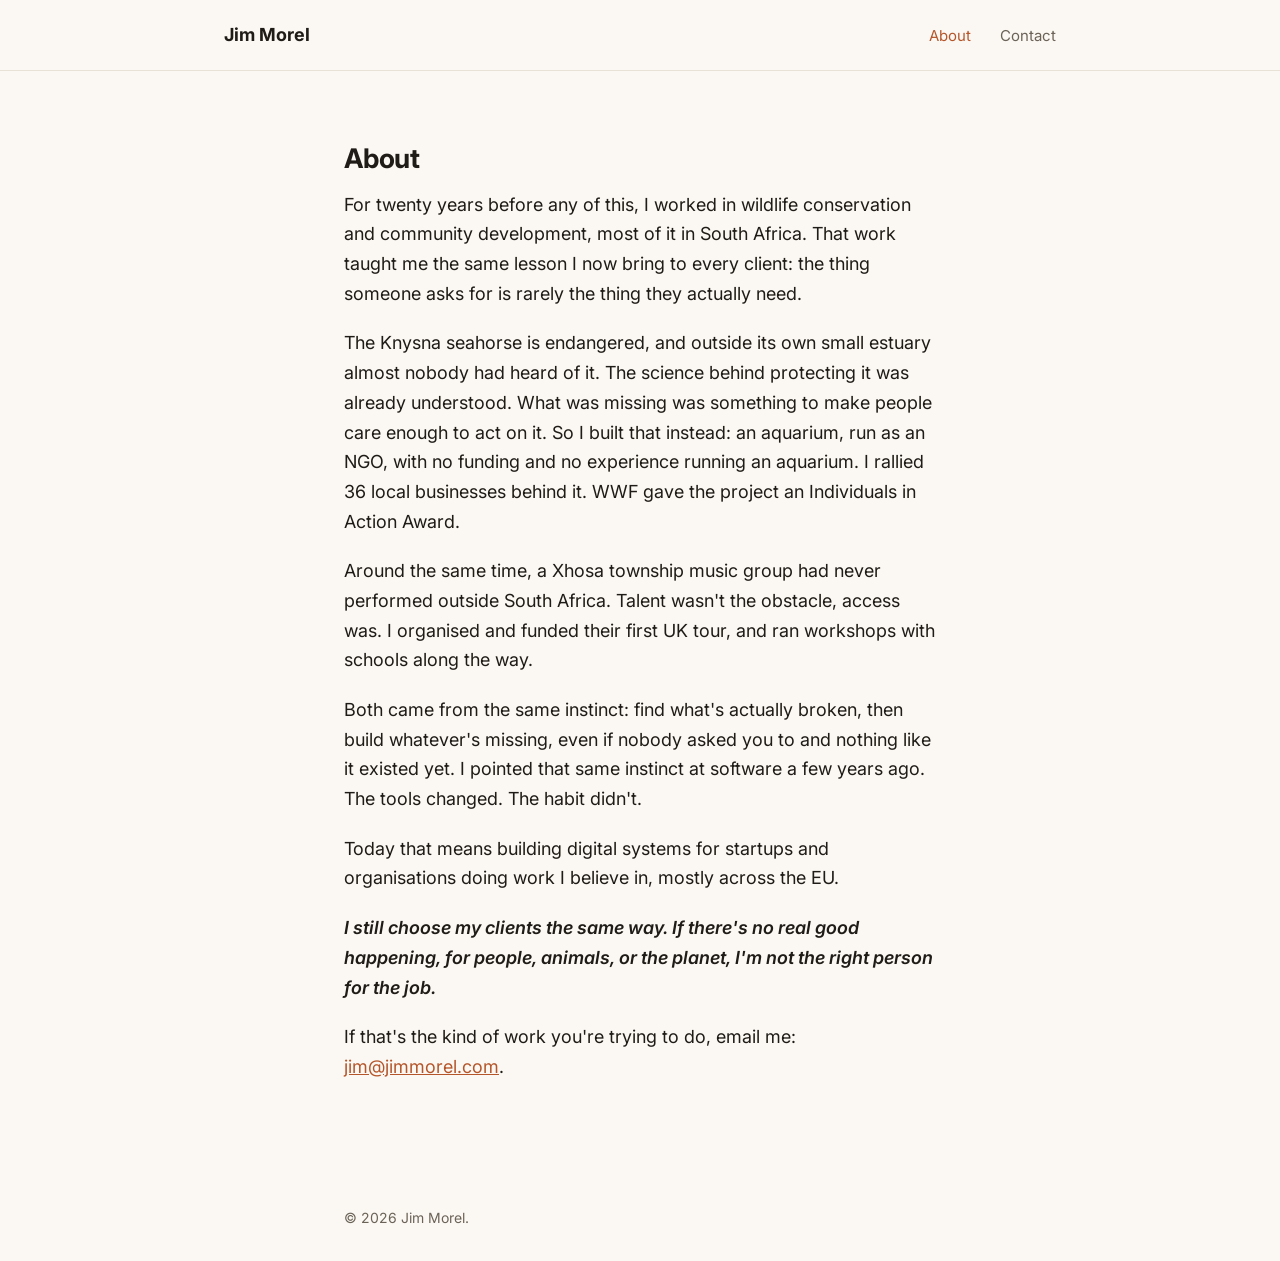
==== about.html @ 5a1f62c2 "Build about page" ====
<!doctype html>
<html lang="en">
	<head>
		<meta charset="UTF-8" />
		<meta name="viewport" content="width=device-width, initial-scale=1.0" />
		<title>About — Jim Morel</title>
		<link rel="preconnect" href="https://fonts.googleapis.com" />
		<link rel="preconnect" href="https://fonts.gstatic.com" crossorigin />
		<link
			href="https://fonts.googleapis.com/css2?family=Inter:ital,wght@0,400;0,500;0,600;0,700;1,500;1,600&display=swap"
			rel="stylesheet"
		/>
		<link rel="stylesheet" href="assets/css/style.css" />
	</head>
	<body>
		<header class="site-header">
			<div class="container header-inner">
				<a href="/" class="logo">Jim Morel</a>
				<nav class="site-nav">
					<a href="about.html" aria-current="page">About</a>
					<a href="contact.html">Contact</a>
				</nav>
			</div>
		</header>
		<main>
			<section class="screen page-thin" id="about">
				<div class="container">
					<h1>About</h1>
					<p>
						For twenty years before any of this, I worked in wildlife
						conservation and community development, most of it in South Africa.
						That work taught me the same lesson I now bring to every client: the
						thing someone asks for is rarely the thing they actually need.
					</p>
					<p>
						The Knysna seahorse is endangered, and outside its own small estuary
						almost nobody had heard of it. The science behind protecting it was
						already understood. What was missing was something to make people
						care enough to act on it. So I built that instead: an aquarium, run
						as an NGO, with no funding and no experience running an aquarium. I
						rallied 36 local businesses behind it. WWF gave the project an
						Individuals in Action Award.
					</p>
					<p>
						Around the same time, a Xhosa township music group had never
						performed outside South Africa. Talent wasn't the obstacle, access
						was. I organised and funded their first UK tour, and ran workshops
						with schools along the way.
					</p>
					<p>
						Both came from the same instinct: find what's actually broken, then
						build whatever's missing, even if nobody asked you to and nothing
						like it existed yet. I pointed that same instinct at software a few
						years ago. The tools changed. The habit didn't.
					</p>
					<p>
						Today that means building digital systems for startups and
						organisations doing work I believe in, mostly across the EU.
					</p>
					<p class="emphasis">
						I still choose my clients the same way. If there's no real good
						happening, for people, animals, or the planet, I'm not the right
						person for the job.
					</p>
					<p>
						If that's the kind of work you're trying to do, email me:
						<a href="mailto:jim@jimmorel.com">jim@jimmorel.com</a>.
					</p>
				</div>
			</section>
		</main>
		<footer class="site-footer">
			<div class="container">
				<p>&copy; 2026 Jim Morel.</p>
			</div>
		</footer>
	</body>
</html>
---- assets/css/style.css ----
/* ============================================
   jimmorel.com — stylesheet
   Design system: warm light palette, single
   typeface (Inter) throughout. Decided 17 Jun 2026
   (S03). The two callback lines (.pattern p,
   .emphasis) use italic Inter at weight 600 to mark
   them as deliberate echoes, not a second typeface.
   Tokens live in :root — change values here, not
   in the markup, when the palette or type evolves.
   ============================================ */

:root {
	/* colour */
	--color-bg: #fbf8f3;
	--color-text: #1f1b16;
	--color-text-muted: #6b6358;
	--color-accent: #b5562a;
	--color-border: #e8e1d6;

	/* type */
	--font-display:
		"Fraunces", Georgia, serif; /* unused, left in place per S03 handoff */
	--font-body: "Inter", system-ui, -apple-system, "Segoe UI", sans-serif;

	/* scale */
	--space-unit: 1rem;
	--max-width: 640px;
	--radius: 4px;
}

* {
	box-sizing: border-box;
}

html {
	scroll-behavior: smooth;
}

@media (prefers-reduced-motion: reduce) {
	html {
		scroll-behavior: auto;
	}
}

body {
	margin: 0;
	font-family: var(--font-body);
	color: var(--color-text);
	background: var(--color-bg);
	line-height: 1.65;
	font-size: 1.125rem;
}

h1,
h2,
h3 {
	font-family: var(--font-body);
	font-weight: 700;
	line-height: 1.15;
	letter-spacing: -0.02em;
	margin: 0 0 1rem 0;
}

p {
	margin: 0 0 1.25rem 0;
}

a {
	color: var(--color-accent);
}

a:focus-visible,
button:focus-visible {
	outline: 2px solid var(--color-accent);
	outline-offset: 3px;
}

.container {
	max-width: var(--max-width);
	margin: 0 auto;
	padding: 0 1.5rem;
}

/* ---------- header ---------- */

.site-header {
	border-bottom: 1px solid var(--color-border);
}

.header-inner {
	display: flex;
	align-items: center;
	justify-content: space-between;
	padding-top: 1.25rem;
	padding-bottom: 1.25rem;
	max-width: 880px;
}

.logo {
	font-family: var(--font-body);
	font-weight: 700;
	font-size: 1.125rem;
	text-decoration: none;
	color: var(--color-text);
}

.site-nav a {
	margin-left: 1.5rem;
	text-decoration: none;
	color: var(--color-text-muted);
	font-size: 0.9375rem;
}

.site-nav a:hover,
.site-nav a[aria-current="page"] {
	color: var(--color-accent);
}

/* ---------- screens ----------
   Each homepage block is "one short screen, not a
   long-form chapter" per the handoff. Generous
   vertical padding carries that pacing. */

.screen {
	padding: 4.5rem 0;
	border-bottom: 1px solid var(--color-border);
}

.screen:last-of-type {
	border-bottom: none;
}

/* Hero: anchored low-left rather than centered, with
   a vertical accent spine. Needs its own flex layout
   and height, .screen gives it padding only. */
.hero {
	display: flex;
	flex-direction: column;
	justify-content: flex-end;
	min-height: 70vh;
}

.hero-spine {
	display: flex;
	align-items: flex-start;
	gap: 1.5rem;
}

.hero-rule {
	width: 4px;
	align-self: stretch;
	background: var(--color-accent);
	flex-shrink: 0;
}

.hero h1 {
	font-size: 2.75rem;
	max-width: 14ch;
}

.accent-word {
	color: var(--color-accent);
}

@media (prefers-reduced-motion: no-preference) {
	.hero-spine {
		animation: hero-rise 0.7s ease both;
	}
}

@keyframes hero-rise {
	from {
		opacity: 0;
		transform: translateY(14px);
	}
	to {
		opacity: 1;
		transform: translateY(0);
	}
}

.story p,
.values p {
	font-size: 1.125rem;
}

/* The pattern-reveal echoes the hero line on purpose
   (see CLAUDE.md / handoff). Setting it apart in
   accent italic marks it as a deliberate callback,
   not a repeated thought. */
.pattern p {
	font-family: var(--font-body);
	font-style: italic;
	font-weight: 600;
	font-size: 1.5rem;
	color: var(--color-accent);
	max-width: 28ch;
}

.emphasis {
	font-family: var(--font-body);
	font-weight: 600;
	font-style: italic;
}

.cta {
	text-align: center;
}

.cta p {
	font-family: var(--font-body);
	font-size: 1.75rem;
	margin-bottom: 1.5rem;
}

.cta-button {
	display: inline-block;
	padding: 0.75rem 1.75rem;
	border: 1px solid var(--color-accent);
	border-radius: var(--radius);
	text-decoration: none;
	font-weight: 600;
	color: var(--color-accent);
}

.cta-button:hover {
	background: var(--color-accent);
	color: var(--color-bg);
}

/* ---------- thin pages (About / Contact) ---------- */

.page-thin {
	min-height: 40vh;
}

.placeholder {
	color: var(--color-text-muted);
	font-style: italic;
}

/* ---------- footer ---------- */

.site-footer {
	padding: 2rem 0;
}

.site-footer p {
	margin: 0;
	font-size: 0.875rem;
	color: var(--color-text-muted);
}

/* ---------- responsive ---------- */

@media (max-width: 480px) {
	body {
		font-size: 1rem;
	}

	.hero h1 {
		font-size: 2rem;
	}

	.pattern p {
		font-size: 1.25rem;
	}

	.cta p {
		font-size: 1.5rem;
	}

	.screen {
		padding: 3rem 0;
	}
}
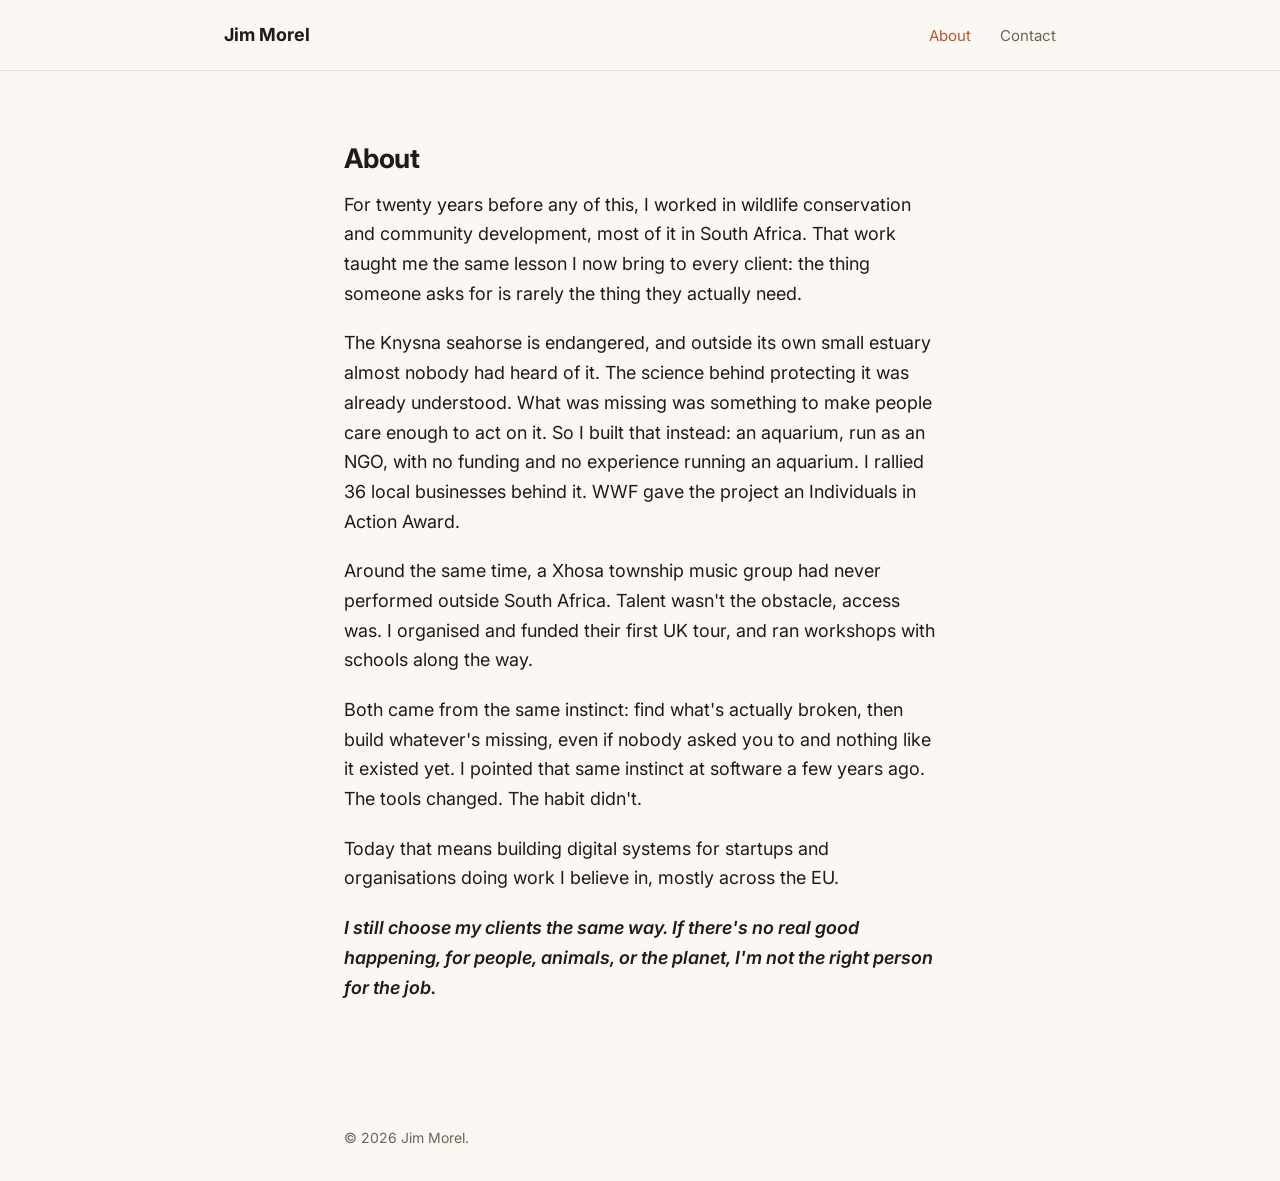
==== commit 22a65a55: "Add animated CTA button, remove contact page, point nav to homepage anchor" ====
--- a/about.html
+++ b/about.html
@@ -18,7 +18,7 @@
 				<a href="/" class="logo">Jim Morel</a>
 				<nav class="site-nav">
 					<a href="about.html" aria-current="page">About</a>
-					<a href="contact.html">Contact</a>
+					<a href="index.html#contact">Contact</a>
 				</nav>
 			</div>
 		</header>
@@ -62,10 +62,6 @@
 						happening, for people, animals, or the planet, I'm not the right
 						person for the job.
 					</p>
-					<p>
-						If that's the kind of work you're trying to do, email me:
-						<a href="mailto:jim@jimmorel.com">jim@jimmorel.com</a>.
-					</p>
 				</div>
 			</section>
 		</main>
--- a/assets/css/style.css
+++ b/assets/css/style.css
@@ -137,7 +137,8 @@
 	display: flex;
 	flex-direction: column;
 	justify-content: flex-end;
-	min-height: 70vh;
+	min-height: calc(100vh - var(--header-height, 72px));
+	position: relative;
 }
 
 .hero-spine {
@@ -154,7 +155,7 @@
 }
 
 .hero h1 {
-	font-size: 2.75rem;
+	font-size: 4.25rem;
 	max-width: 14ch;
 }
 
@@ -176,6 +177,40 @@
 	to {
 		opacity: 1;
 		transform: translateY(0);
+	}
+}
+
+/* ---------- hero scroll cue ---------- */
+
+.hero-scroll-cue {
+	position: absolute;
+	left: 50%;
+	bottom: 2rem;
+	transform: translateX(-50%);
+	color: var(--color-text-muted);
+	line-height: 0;
+	animation: hero-scroll-bob 1.8s ease-in-out infinite;
+}
+
+.hero-scroll-cue svg {
+	width: 20px;
+	height: 20px;
+	display: block;
+}
+
+@keyframes hero-scroll-bob {
+	0%,
+	100% {
+		transform: translateX(-50%) translateY(0);
+	}
+	50% {
+		transform: translateX(-50%) translateY(6px);
+	}
+}
+
+@media (prefers-reduced-motion: reduce) {
+	.hero-scroll-cue {
+		animation: none;
 	}
 }
 
@@ -208,24 +243,144 @@
 }
 
 .cta p {
-	font-family: var(--font-body);
-	font-size: 1.75rem;
+	font-family: var(--font-display, "Fraunces"), serif;
+	font-weight: 700;
+	font-size: 1.375rem;
+	color: var(--accent, #b5562a);
 	margin-bottom: 1.5rem;
 }
 
 .cta-button {
-	display: inline-block;
-	padding: 0.75rem 1.75rem;
-	border: 1px solid var(--color-accent);
-	border-radius: var(--radius);
-	text-decoration: none;
-	font-weight: 600;
-	color: var(--color-accent);
-}
-
-.cta-button:hover {
+	position: relative;
+	display: inline-flex;
+	align-items: center;
 	background: var(--color-accent);
 	color: var(--color-bg);
+	border: 1px solid var(--color-accent);
+	font-weight: 500;
+	padding: 0.625rem 1.375rem;
+	border-radius: 4px;
+	text-decoration: none;
+	cursor: pointer;
+	transition: padding 0.3s ease;
+}
+
+.cta-arrow {
+	width: 0;
+	margin-right: 0;
+	transition: width 0.3s ease, margin-right 0.3s ease;
+}
+
+.cta-arrow .shaft {
+	position: relative;
+	display: block;
+	height: 1px;
+	background: currentColor;
+}
+
+.cta-arrow .shaft::before,
+.cta-arrow .shaft::after {
+	content: "";
+	position: absolute;
+	top: 0;
+	right: 0;
+	display: block;
+	height: 1px;
+	width: 0;
+	background: currentColor;
+	transition: width 0.3s ease, transform 0.3s ease;
+}
+
+.cta-arrow .shaft::before { transform-origin: top right; }
+.cta-arrow .shaft::after  { transform-origin: bottom right; }
+
+.cta-button:hover .cta-arrow {
+	width: 20px;
+	margin-right: 14px;
+}
+
+.cta-button:hover .cta-arrow .shaft::before,
+.cta-button:hover .cta-arrow .shaft::after {
+	width: 6px;
+}
+
+.cta-button:hover .cta-arrow .shaft::before { transform: rotate(40deg); }
+.cta-button:hover .cta-arrow .shaft::after  { transform: rotate(-40deg); }
+
+.cta-label {
+	position: relative;
+	display: inline-grid;
+}
+
+.cta-text {
+	grid-area: 1 / 1;
+	white-space: nowrap;
+	transition: opacity 0.25s ease, transform 0.25s ease;
+}
+
+.cta-text--default {
+	opacity: 1;
+	transform: translateY(0);
+}
+
+.cta-text--email {
+	opacity: 0;
+	transform: translateY(8px);
+}
+
+.cta-button:hover .cta-text--default {
+	opacity: 0;
+	transform: translateY(-8px);
+}
+
+.cta-button:hover .cta-text--email {
+	opacity: 1;
+	transform: translateY(0);
+	transition-delay: 0.08s;
+}
+
+@media (prefers-reduced-motion: reduce) {
+	.cta-button,
+	.cta-arrow,
+	.cta-text,
+	.cta-arrow .shaft::before,
+	.cta-arrow .shaft::after {
+		transition: none !important;
+	}
+}
+
+/* ---------- scroll reveal ----------
+   JS adds .js-reveal to <html> only when
+   IntersectionObserver is supported. Without JS
+   every section is visible at all times. */
+
+.js-reveal .screen:not(.hero) {
+	opacity: 0;
+	transform: translateY(14px);
+}
+
+@keyframes screen-rise {
+	from {
+		opacity: 0;
+		transform: translateY(28px);
+	}
+	to {
+		opacity: 1;
+		transform: translateY(0);
+	}
+}
+
+@media (prefers-reduced-motion: no-preference) {
+	.js-reveal .screen.is-visible {
+		animation: screen-rise 0.7s ease both;
+	}
+}
+
+@media (prefers-reduced-motion: reduce) {
+	.js-reveal .screen:not(.hero) {
+		opacity: 1;
+		transform: none;
+	}
 }
 
 /* ---------- thin pages (About / Contact) ---------- */
@@ -259,7 +414,8 @@
 	}
 
 	.hero h1 {
-		font-size: 2rem;
+		font-size: 2.5rem;
+		margin-bottom: 2rem;
 	}
 
 	.pattern p {
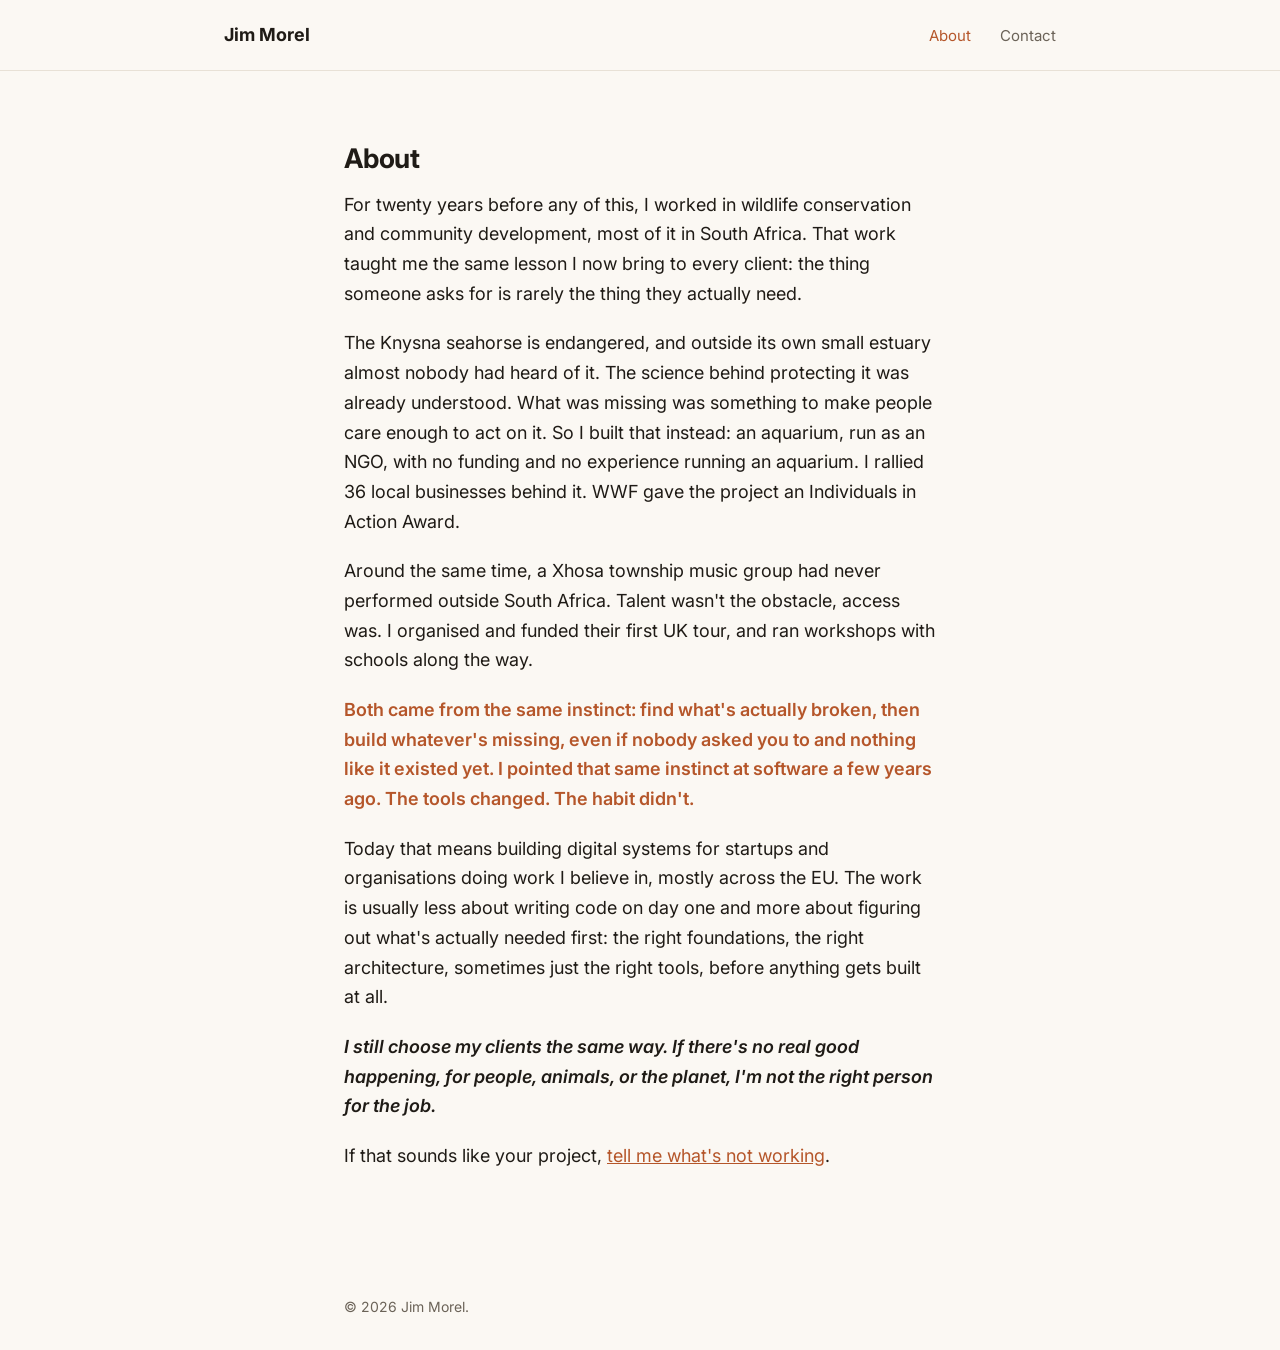
==== commit 1282672a: "Update story sections, values styling, hero subhead refinements" ====
--- a/about.html
+++ b/about.html
@@ -47,7 +47,7 @@
 						was. I organised and funded their first UK tour, and ran workshops
 						with schools along the way.
 					</p>
-					<p>
+					<p class="story-pivot">
 						Both came from the same instinct: find what's actually broken, then
 						build whatever's missing, even if nobody asked you to and nothing
 						like it existed yet. I pointed that same instinct at software a few
@@ -56,11 +56,19 @@
 					<p>
 						Today that means building digital systems for startups and
 						organisations doing work I believe in, mostly across the EU.
+						The work is usually less about writing code on day one and more
+						about figuring out what's actually needed first: the right
+						foundations, the right architecture, sometimes just the right
+						tools, before anything gets built at all.
 					</p>
 					<p class="emphasis">
 						I still choose my clients the same way. If there's no real good
 						happening, for people, animals, or the planet, I'm not the right
 						person for the job.
+					</p>
+					<p>
+						If that sounds like your project,
+						<a href="mailto:jim@jimmorel.com">tell me what's not working</a>.
 					</p>
 				</div>
 			</section>
@@ -71,4 +79,4 @@
 			</div>
 		</footer>
 	</body>
-</html>
+</html>
--- a/assets/css/style.css
+++ b/assets/css/style.css
@@ -142,21 +142,31 @@
 }
 
 .hero-spine {
-	display: flex;
-	align-items: flex-start;
-	gap: 1.5rem;
+	display: grid;
+	grid-template-columns: auto 1fr;
+	column-gap: 1.5rem;
+	align-items: start;
 }
 
 .hero-rule {
 	width: 4px;
+	grid-row: 1 / span 2;
 	align-self: stretch;
 	background: var(--color-accent);
-	flex-shrink: 0;
 }
 
 .hero h1 {
 	font-size: 4.25rem;
 	max-width: 14ch;
+	margin-bottom: 0.5rem;
+}
+
+.hero-subhead {
+	margin: 0;
+	font-size: 1rem;
+	font-weight: 400;
+	color: var(--color-text-muted);
+	line-height: 1.5;
 }
 
 .accent-word {
@@ -214,9 +224,45 @@
 	}
 }
 
+.story {
+	display: flex;
+	gap: 1rem;
+}
+
+.story-number {
+	flex-shrink: 0;
+	font-size: 0.8125rem;
+	font-weight: 600;
+	color: var(--color-text-muted);
+	line-height: 1.65;
+}
+
+.story-inner {
+	display: flex;
+	gap: 1rem;
+}
+
+.story-number {
+	flex-shrink: 0;
+	font-size: 0.8125rem;
+	font-weight: 600;
+	color: var(--color-text-muted);
+	line-height: 1.65;
+}
+
 .story p,
 .values p {
 	font-size: 1.125rem;
+}
+
+/* Values line carries the site's sharpest sentence —
+   given accent weight (not italic) so it reads as a
+   deliberate statement, distinct from the pattern
+   callback's italic treatment below. Added when
+   colour was extended past hero/CTA (see handoff). */
+.values p {
+	color: var(--color-text);
+	font-weight: 600;
 }
 
 /* The pattern-reveal echoes the hero line on purpose
@@ -230,6 +276,15 @@
 	font-size: 1.5rem;
 	color: var(--color-accent);
 	max-width: 28ch;
+}
+
+/* Marks the single reframing sentence within each
+   client story — the "problem behind the problem"
+   made concrete. One per story, accent weight without
+   italic (italic is reserved for .pattern/.emphasis). */
+.story-pivot {
+	color: var(--color-accent);
+	font-weight: 600;
 }
 
 .emphasis {
@@ -429,4 +484,4 @@
 	.screen {
 		padding: 3rem 0;
 	}
-}
+}
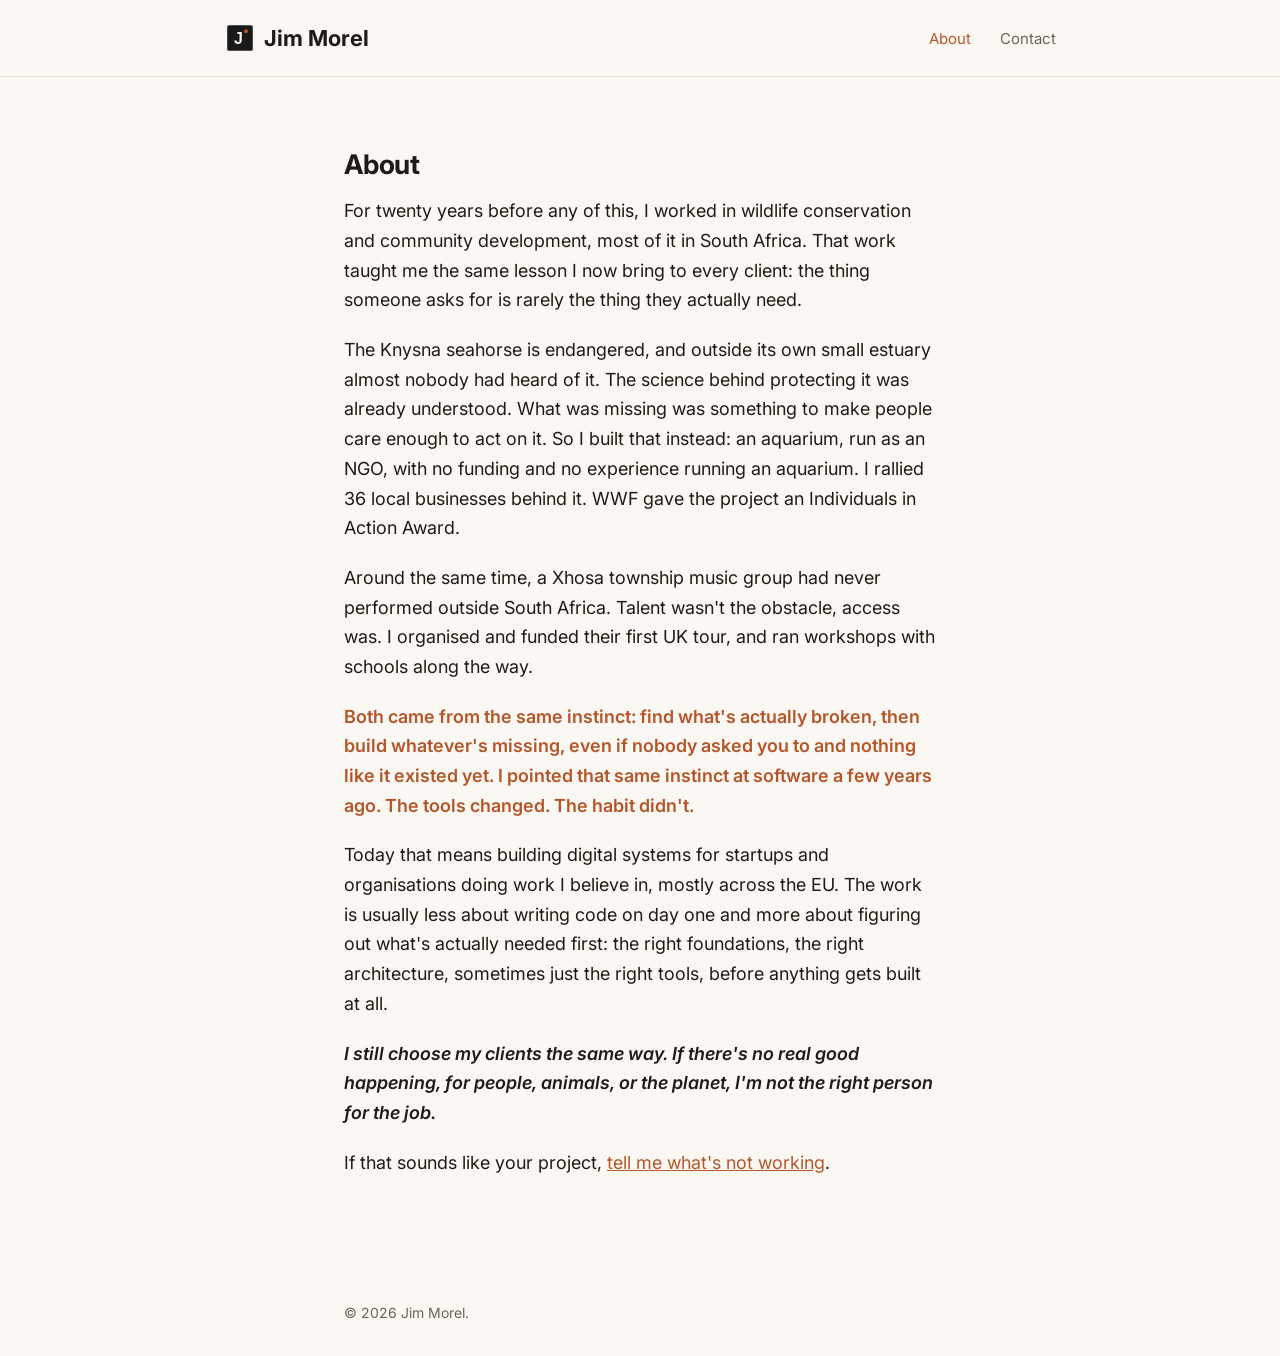
==== commit 354cb9e3: "add logo in menu bar" ====
--- a/about.html
+++ b/about.html
@@ -3,7 +3,33 @@
 	<head>
 		<meta charset="UTF-8" />
 		<meta name="viewport" content="width=device-width, initial-scale=1.0" />
-		<title>About — Jim Morel</title>
+		<title>About Jim Morel | Fullstack Developer Based in Spain</title>
+		<meta
+			name="description"
+			content="Jim Morel is a freelance fullstack developer based in Spain, working with EU startups and purpose-driven teams. Twenty years in conservation and community work before software."
+		/>
+		<link
+			rel="icon"
+			type="image/x-icon"
+			href="/assets/img/favicon/favicon.ico"
+		/>
+		<link
+			rel="icon"
+			type="image/png"
+			sizes="16x16"
+			href="/assets/img/favicon/favicon-16x16.png"
+		/>
+		<link
+			rel="icon"
+			type="image/png"
+			sizes="32x32"
+			href="/assets/img/favicon/favicon-32x32.png"
+		/>
+		<link
+			rel="apple-touch-icon"
+			href="/assets/img/favicon/apple-touch-icon.png"
+		/>
+		<link rel="manifest" href="/assets/img/favicon/site.webmanifest" />
 		<link rel="preconnect" href="https://fonts.googleapis.com" />
 		<link rel="preconnect" href="https://fonts.gstatic.com" crossorigin />
 		<link
@@ -15,7 +41,9 @@
 	<body>
 		<header class="site-header">
 			<div class="container header-inner">
-				<a href="/" class="logo">Jim Morel</a>
+				<a href="/" class="logo"
+					><img src="/assets/img/logo.svg" alt="Jim Morel" />Jim Morel</a
+				>
 				<nav class="site-nav">
 					<a href="about.html" aria-current="page">About</a>
 					<a href="index.html#contact">Contact</a>
@@ -55,11 +83,11 @@
 					</p>
 					<p>
 						Today that means building digital systems for startups and
-						organisations doing work I believe in, mostly across the EU.
-						The work is usually less about writing code on day one and more
-						about figuring out what's actually needed first: the right
-						foundations, the right architecture, sometimes just the right
-						tools, before anything gets built at all.
+						organisations doing work I believe in, mostly across the EU. The
+						work is usually less about writing code on day one and more about
+						figuring out what's actually needed first: the right foundations,
+						the right architecture, sometimes just the right tools, before
+						anything gets built at all.
 					</p>
 					<p class="emphasis">
 						I still choose my clients the same way. If there's no real good
@@ -79,4 +107,4 @@
 			</div>
 		</footer>
 	</body>
-</html>+</html>
--- a/assets/css/style.css
+++ b/assets/css/style.css
@@ -97,11 +97,20 @@
 }
 
 .logo {
+	display: inline-flex;
+	align-items: center;
+	gap: 0.5rem;
 	font-family: var(--font-body);
 	font-weight: 700;
-	font-size: 1.125rem;
+	font-size: 1.375rem;
 	text-decoration: none;
 	color: var(--color-text);
+}
+
+.logo img {
+	height: 2rem;
+	width: auto;
+	display: block;
 }
 
 .site-nav a {
@@ -162,7 +171,7 @@
 }
 
 .hero-subhead {
-	margin: 0;
+	margin-top: 1rem;
 	font-size: 1rem;
 	font-weight: 400;
 	color: var(--color-text-muted);
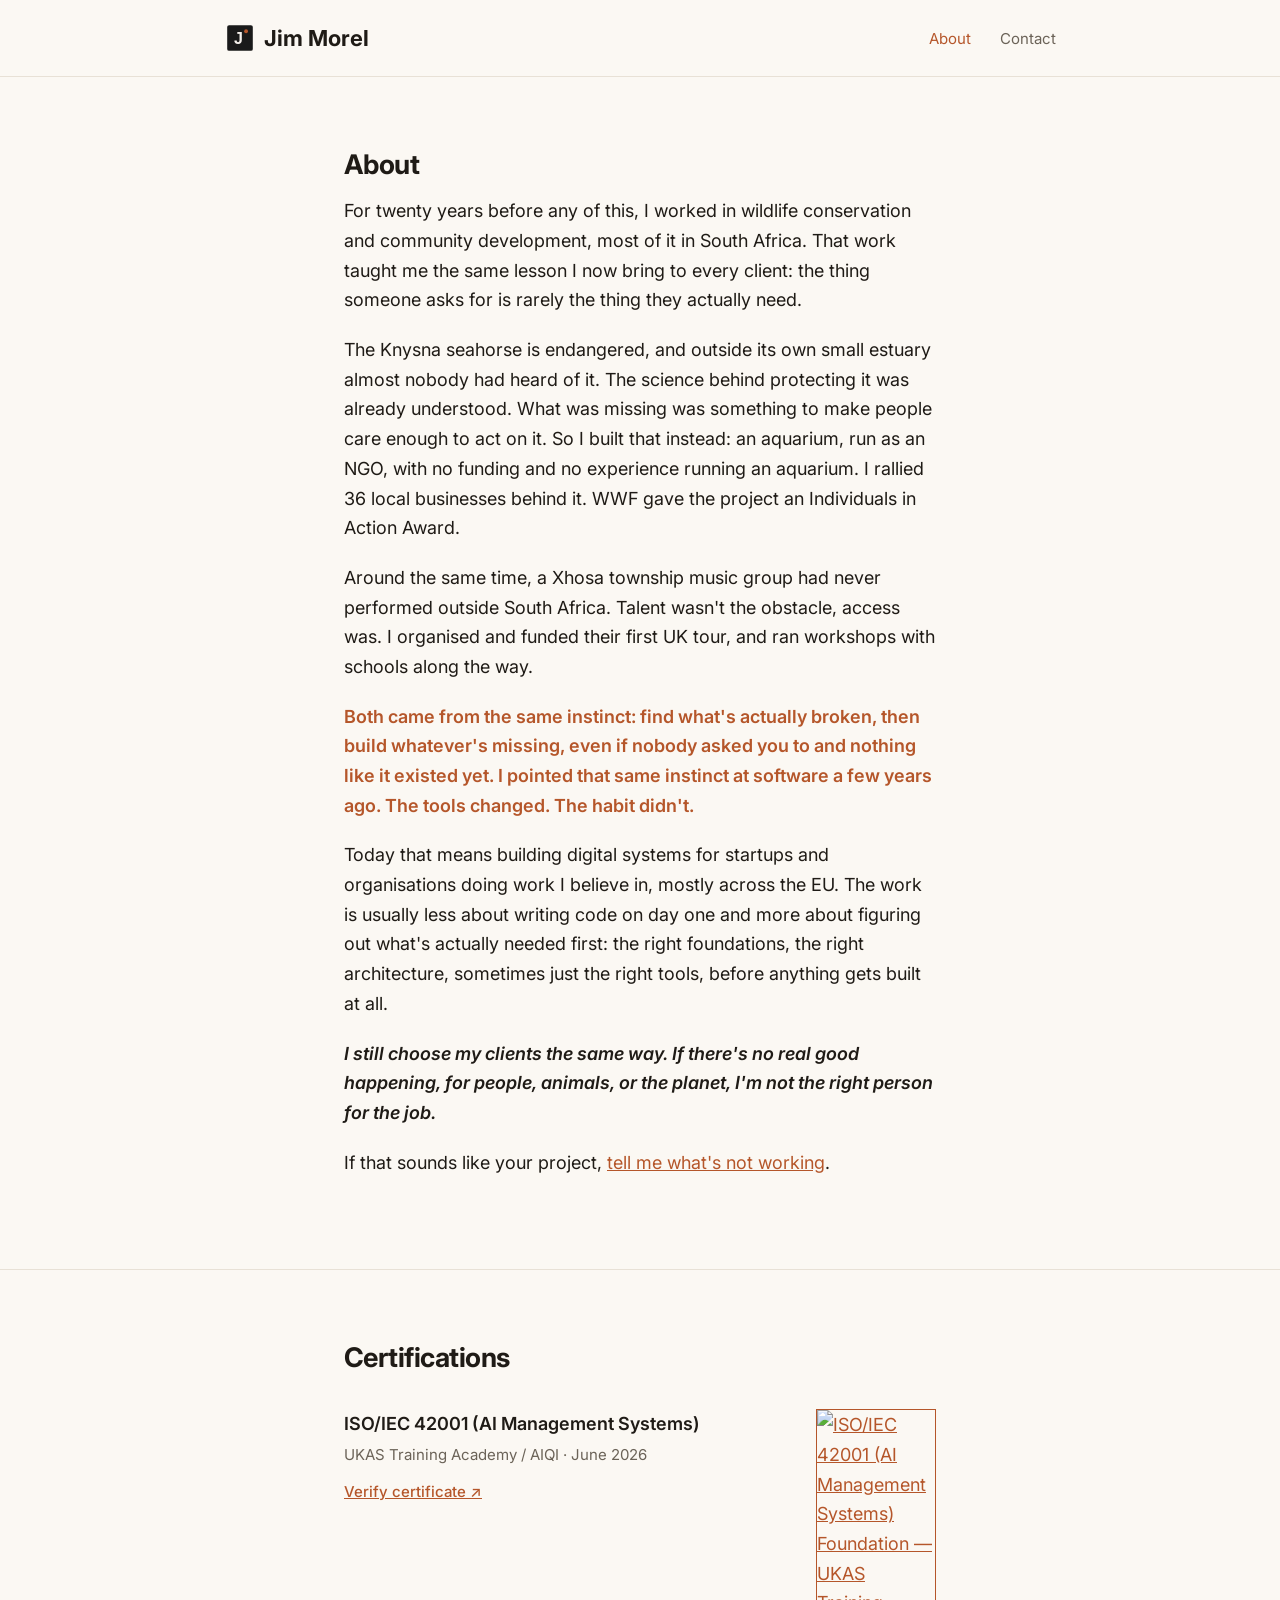
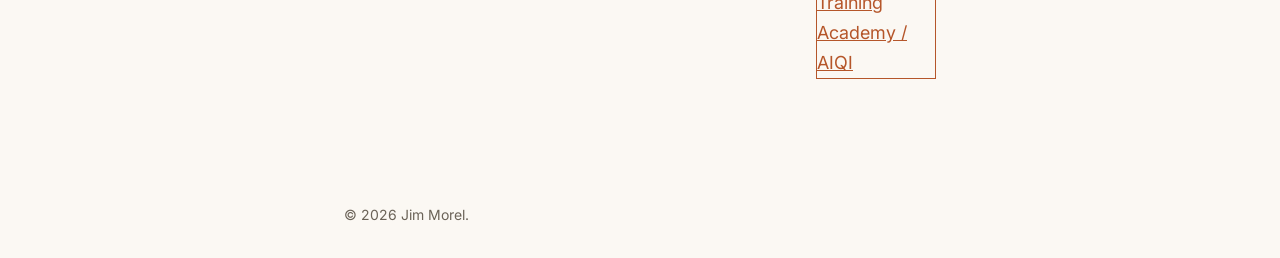
==== commit a475765e: "Add certifications section to about page with badge layout" ====
--- a/about.html
+++ b/about.html
@@ -100,6 +100,39 @@
 					</p>
 				</div>
 			</section>
+
+			<section class="screen page-thin" id="currently-building">
+				<div class="container">
+					<h2>Certifications</h2>
+					<ul class="credential-list">
+						<li class="credential">
+							<div class="credential-body">
+								<p class="credential-name">ISO/IEC 42001 (AI Management Systems)</p>
+								<p class="credential-meta">UKAS Training Academy / AIQI · June 2026</p>
+								<a
+									class="credential-verify"
+									href="https://training-academy.ukas.com/lmt/!clmsbadges.embed?bdg=53e42fce-6e68-28a1-e063-6f8d460a4859&src=snippet"
+									target="_blank"
+									rel="noopener noreferrer"
+								>Verify certificate ↗</a>
+							</div>
+							<div class="credential-badge">
+								<a
+									href="https://training-academy.ukas.com/lmt/!clmsbadges.embed?bdg=53e42fce-6e68-28a1-e063-6f8d460a4859&src=snippet"
+									target="_blank"
+									rel="noopener noreferrer"
+									aria-label="Verify ISO/IEC 42001 Foundation badge"
+								>
+									<img
+										src="https://training-academy.ukas.com/openbadge/api/issuer/23a8d120-f3c9-53bc-e063-6f8d460aade1/assertion/53e42fce-6e68-28a1-e063-6f8d460a4859/image"
+										alt="ISO/IEC 42001 (AI Management Systems) Foundation — UKAS Training Academy / AIQI"
+									/>
+								</a>
+							</div>
+						</li>
+					</ul>
+				</div>
+			</section>
 		</main>
 		<footer class="site-footer">
 			<div class="container">
--- a/assets/css/style.css
+++ b/assets/css/style.css
@@ -458,6 +458,64 @@
 	font-style: italic;
 }
 
+.credential-list {
+	list-style: none;
+	margin: 0;
+	padding: 0;
+}
+
+.credential {
+	display: grid;
+	grid-template-columns: 2fr 1fr;
+	gap: 1.5rem;
+	align-items: start;
+	padding: 1.25rem 0;
+	border-bottom: 1px solid var(--color-border);
+}
+
+.credential:last-child {
+	border-bottom: none;
+}
+
+.credential-name {
+	font-weight: 600;
+	margin-bottom: 0.25rem;
+}
+
+.credential-meta {
+	font-size: 0.9375rem;
+	color: var(--color-text-muted);
+	margin-bottom: 0.5rem;
+}
+
+.credential-verify {
+	font-size: 0.9375rem;
+	font-weight: 500;
+}
+
+.credential-badge {
+	display: flex;
+	justify-content: flex-end;
+	align-items: flex-start;
+}
+
+.credential-badge img {
+	width: 120px;
+	max-width: 100%;
+	display: block;
+	border: 1px solid var(--color-accent);
+}
+
+@media (max-width: 480px) {
+	.credential {
+		grid-template-columns: 1fr;
+	}
+
+	.credential-badge {
+		justify-content: flex-start;
+	}
+}
+
 /* ---------- footer ---------- */
 
 .site-footer {
@@ -470,6 +528,86 @@
 	color: var(--color-text-muted);
 }
 
+/* ---------- EMAIL MODAL ---------- */
+
+.email-modal {
+	position: fixed;
+	inset: 0;
+	z-index: 500;
+	display: flex;
+	align-items: center;
+	justify-content: center;
+	opacity: 0;
+	pointer-events: none;
+	transition: opacity 0.2s ease;
+}
+
+.email-modal.open {
+	opacity: 1;
+	pointer-events: all;
+}
+
+.email-modal-backdrop {
+	position: absolute;
+	inset: 0;
+	background: color-mix(in srgb, var(--color-text) 55%, transparent);
+}
+
+.email-modal-panel {
+	position: relative;
+	z-index: 1;
+	background: var(--color-bg);
+	border-radius: 14px;
+	padding: 1.5rem;
+	width: 280px;
+	box-shadow: 0 24px 64px color-mix(in srgb, var(--color-text) 20%, transparent);
+}
+
+.email-modal-label {
+	font-size: 0.7rem;
+	font-weight: 700;
+	letter-spacing: 0.1em;
+	text-transform: uppercase;
+	color: var(--color-text-muted);
+	margin-bottom: 0.75rem;
+}
+
+.email-modal-option {
+	display: flex;
+	align-items: center;
+	gap: 12px;
+	width: 100%;
+	padding: 0.75rem 1rem;
+	border-radius: 8px;
+	border: none;
+	background: transparent;
+	font-family: var(--font-body);
+	font-size: 0.88rem;
+	font-weight: 500;
+	color: var(--color-text);
+	text-decoration: none;
+	cursor: pointer;
+	transition: background 0.15s;
+}
+
+.email-modal-option:hover {
+	background: var(--color-border);
+	color: var(--color-accent);
+}
+
+.email-modal-option svg {
+	width: 18px;
+	height: 18px;
+	flex-shrink: 0;
+	color: var(--color-accent);
+}
+
+.email-modal-copy {
+	border-top: 1px solid var(--color-border);
+	margin-top: 0.5rem;
+	padding-top: 1rem;
+}
+
 /* ---------- responsive ---------- */
 
 @media (max-width: 480px) {
